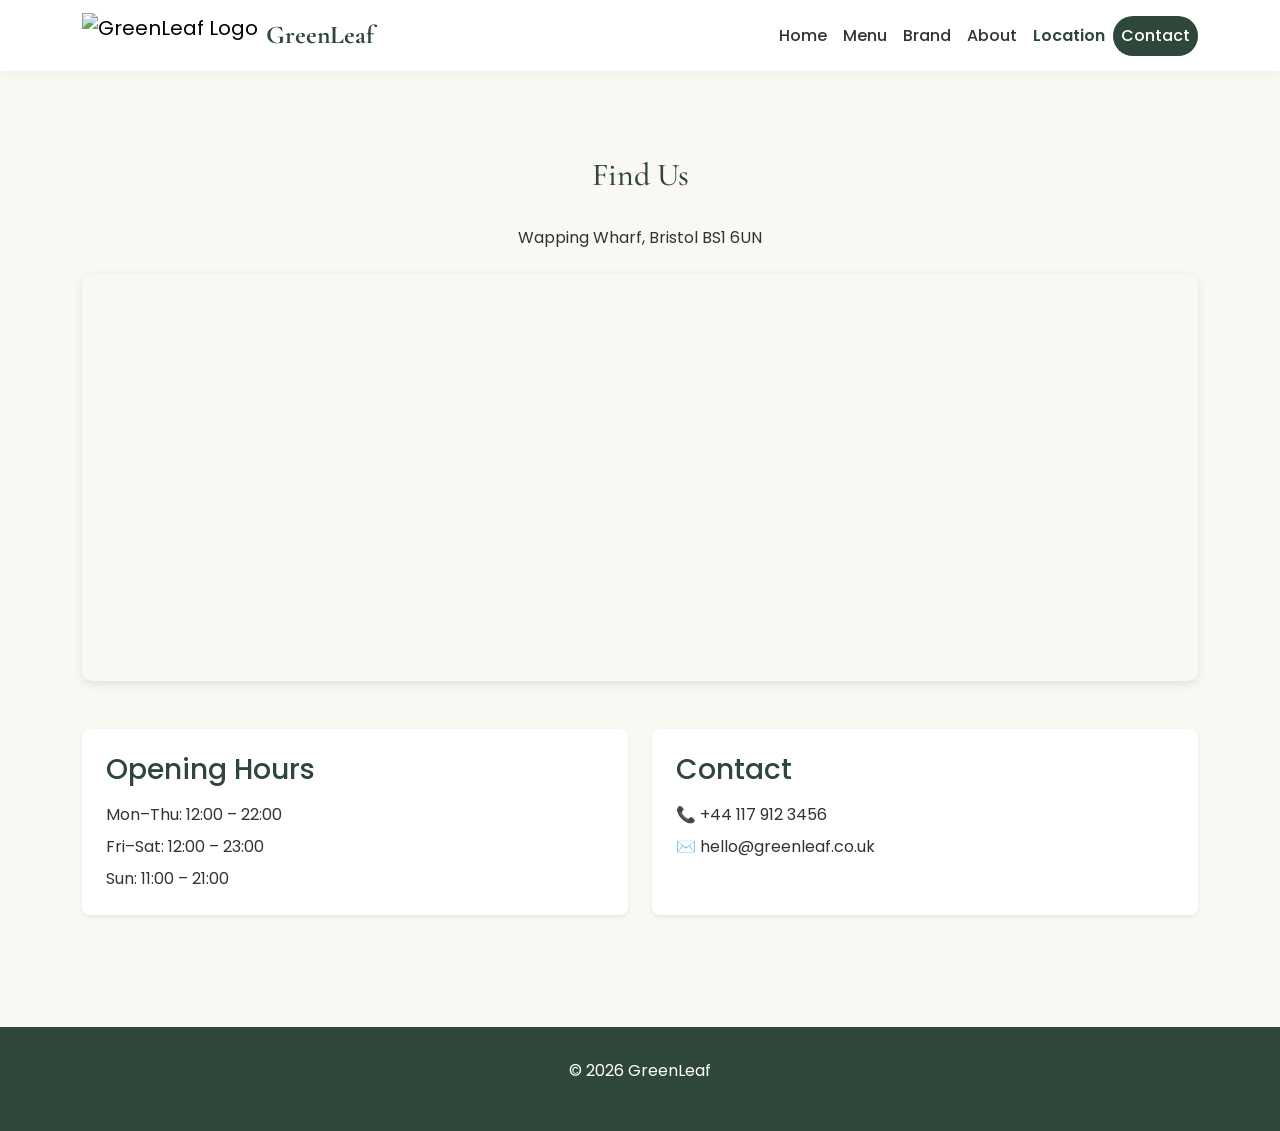
==== map.html @ 7ddce662 "Add files via upload" ====
<!DOCTYPE html>
<html lang="en">
<head>
  <meta charset="UTF-8">
  <meta name="viewport" content="width=device-width, initial-scale=1.0">
  <meta name="description" content="Find GreenLeaf at Wapping Wharf, Bristol. Opening hours and contact information for our plant-based restaurant.">
  <title>GreenLeaf | Location</title>

  <!-- BOOTSTRAP 5 CSS (Matches index.html) -->
  <link href="https://cdn.jsdelivr.net/npm/bootstrap@5.3.0/dist/css/bootstrap.min.css" rel="stylesheet">

  <!-- Google Fonts (Same as index.html) -->
  <link href="https://fonts.googleapis.com/css2?family=Poppins:wght@300;400;600&family=Cormorant+Garamond:wght@600;700&display=swap" rel="stylesheet">

  <!-- Your Custom CSS -->
  <link rel="stylesheet" href="style.css">
</head>
<body>

<!-- BOOTSTRAP NAVBAR (Identical to index.html - keeps consistency) -->
<nav class="navbar navbar-expand-lg fixed-top">
  <div class="container">
    <a class="navbar-brand d-flex align-items-center" href="./index.html">
      <img src="photos/logo/greenleaf_logo.png" alt="GreenLeaf Logo" height="45" class="me-2">
      <span class="logo-text">GreenLeaf</span>
    </a>
    <button class="navbar-toggler" type="button" data-bs-toggle="collapse" data-bs-target="#navbarNav" aria-label="Toggle navigation">
      <span class="navbar-toggler-icon"></span>
    </button>
    <div class="collapse navbar-collapse" id="navbarNav">
      <ul class="navbar-nav ms-auto">
        <li class="nav-item"><a class="nav-link" href="./index.html">Home</a></li>
        <li class="nav-item"><a class="nav-link" href="./index.html#recipes">Menu</a></li>
        <li class="nav-item"><a class="nav-link" href="./index.html#ads">Brand</a></li>
        <li class="nav-item"><a class="nav-link" href="./index.html#about">About</a></li>
        <li class="nav-item"><a class="nav-link active" href="map.html">Location</a></li>
        <li class="nav-item"><a class="nav-link btn-nav" href="./index.html#contact">Contact</a></li>
      </ul>
    </div>
  </div>
</nav>

<!-- LOCATION SECTION -->
<section class="section location-page">
  <div class="container">
    <h2 class="section-title">Find Us</h2>

    <p class="text-center mb-4">
      Wapping Wharf, Bristol BS1 6UN
    </p>

    <!-- Google Maps Embed -->
    <div class="map-box mb-5">
      <iframe 
        src="https://www.google.com/maps?q=Wapping+Wharf,+Bristol&output=embed"
        width="100%" 
        height="400"
        style="border:0; border-radius: 10px;" 
        allowfullscreen=""
        loading="lazy">
      </iframe>
    </div>

    <!-- Opening Hours & Contact - Using Bootstrap Grid -->
    <div class="row text-center text-md-start">
      
      <div class="col-md-6 mb-4 mb-md-0">
        <div class="p-4 bg-white rounded-3 shadow-sm h-100">
          <h3 class="mb-3" style="color: var(--green);">Opening Hours</h3>
          <p class="mb-2">Mon–Thu: 12:00 – 22:00</p>
          <p class="mb-2">Fri–Sat: 12:00 – 23:00</p>
          <p class="mb-0">Sun: 11:00 – 21:00</p>
        </div>
      </div>

      <div class="col-md-6">
        <div class="p-4 bg-white rounded-3 shadow-sm h-100">
          <h3 class="mb-3" style="color: var(--green);">Contact</h3>
          <p class="mb-2">📞 <a href="tel:+441179123456" class="text-decoration-none" style="color: var(--dark);">+44 117 912 3456</a></p>
          <p class="mb-0">✉️ <a href="mailto:hello@greenleaf.co.uk" class="text-decoration-none" style="color: var(--dark);">hello@greenleaf.co.uk</a></p>
        </div>
      </div>

    </div>
  </div>
</section>

<!-- FOOTER -->
<footer>
  <div class="container">
    <p>© 2026 GreenLeaf</p>
  </div>
</footer>

<!-- BOOTSTRAP 5 JS (Required for navbar toggle on mobile) -->
<script src="https://cdn.jsdelivr.net/npm/bootstrap@5.3.0/dist/js/bootstrap.bundle.min.js"></script>

<!-- Your Custom Script (Keeps fade-in animations) -->
<script src="script.js"></script>

</body>
</html>
---- style.css ----
* {
  margin: 0;
  padding: 0;
  box-sizing: border-box;
}

:root {
  --green: #2E473A;
  --light: #7BBF8C;
  --cream: #FAF8F3;
  --white: #ffffff;
  --dark: #333;
}

body {
  font-family: 'Poppins', sans-serif;
  background: var(--cream);
  color: var(--dark);
  padding-top: 76px;
}

/* ============================================ */
/* NAVBAR - Bootstrap Overrides */
/* ============================================ */

.navbar {
  background: var(--white);
  box-shadow: 0 2px 10px rgba(0,0,0,0.05);
  padding: 0.5rem 0;
}

.navbar-brand .logo-text {
  font-family: 'Cormorant Garamond', serif;
  font-size: 1.6rem;
  color: var(--green);
  font-weight: 700;
}

.navbar-nav .nav-link {
  font-family: 'Poppins', sans-serif;
  font-weight: 500;
  color: var(--dark);
  transition: color 0.3s ease;
}

.navbar-nav .nav-link:hover {
  color: var(--green);
}

.navbar-nav .nav-link.active {
  color: var(--green);
  font-weight: 600;
}

.btn-nav {
  background: var(--green);
  color: #fff !important;
  padding: 0.5rem 1rem;
  border-radius: 20px;
}

.btn-nav:hover {
  background: #1e3328;
  color: #fff !important;
}

/* ============================================ */
/* HERO SECTION */
/* ============================================ */

.hero {
  height: 85vh;
  display: flex;
  justify-content: center;
  align-items: center;
  text-align: center;
  background: linear-gradient(rgba(46, 71, 58, 0.7), rgba(46, 71, 58, 0.6)),
              url('photos/sonny-mauricio.jpg') center/cover no-repeat;
  color: #fff;
}

.hero h1 {
  font-size: 3rem;
  font-family: 'Cormorant Garamond', serif;
  margin-bottom: 1rem;
}

.hero p {
  font-size: 1.2rem;
  margin-bottom: 2rem;
}

.btn-primary {
  display: inline-block;
  padding: 0.8rem 2rem;
  background: #fff;
  color: var(--green);
  border-radius: 30px;
  text-decoration: none;
  font-weight: 600;
  transition: all 0.3s ease;
}

.btn-primary:hover {
  background: var(--green);
  color: #fff;
  transform: translateY(-3px);
}

/* ============================================ */
/* SECTIONS - Fade In Animation */
/* ============================================ */

.section {
  padding: 5rem 0;
  opacity: 0;
  transform: translateY(30px);
  transition: all 0.6s ease;
}

.section.show {
  opacity: 1;
  transform: translateY(0);
}

.section-title {
  text-align: center;
  margin-bottom: 2rem;
  font-size: 2rem;
  color: var(--green);
  font-family: 'Cormorant Garamond', serif;
}

/* ============================================ */
/* CARD STYLES (For Brand Campaign grid) */
/* ============================================ */

.grid {
  display: grid;
  grid-template-columns: repeat(auto-fit, minmax(260px, 1fr));
  gap: 2rem;
}

.card {
  background: #fff;
  border-radius: 10px;
  overflow: hidden;
  box-shadow: 0 3px 10px rgba(0,0,0,0.05);
  transition: transform 0.3s ease, box-shadow 0.3s ease;
  border: none;
}

.card:hover {
  transform: translateY(-5px);
  box-shadow: 0 8px 20px rgba(0,0,0,0.1);
}

.card img {
  width: 100%;
  height: 220px;
  object-fit: cover;
}

.card-content {
  padding: 1rem;
}

.card-content h3 {
  font-size: 1.2rem;
  margin-bottom: 0.5rem;
  color: var(--green);
}

.price {
  font-weight: bold;
  color: var(--green);
  font-size: 1.1rem;
  margin-bottom: 0.5rem;
}

.tags {
  font-size: 0.8rem;
  color: #666;
  margin-top: 0.5rem;
}

/* ============================================ */
/* SWIPERJS CUSTOM STYLES (For Menu Carousel) */
/* ============================================ */

.swiper {
  padding-bottom: 3rem !important;
}

.swiper-slide {
  height: auto !important;
}

.swiper-button-next,
.swiper-button-prev {
  color: var(--green) !important;
  background: rgba(255, 255, 255, 0.9);
  width: 40px !important;
  height: 40px !important;
  border-radius: 50%;
  box-shadow: 0 2px 5px rgba(0,0,0,0.1);
}

.swiper-button-next:after,
.swiper-button-prev:after {
  font-size: 18px !important;
  font-weight: bold;
}

.swiper-pagination-bullet {
  background: var(--green) !important;
  opacity: 0.5;
}

.swiper-pagination-bullet-active {
  background-color: var(--green) !important;
  opacity: 1;
}

/* Make cards inside Swiper look good */
.swiper-slide .card {
  height: 100%;
  display: flex;
  flex-direction: column;
}

.swiper-slide .card img {
  height: 200px;
  object-fit: cover;
}

/* ============================================ */
/* ALLERGY LEGEND */
/* ============================================ */

.allergy-legend {
  text-align: center;
  margin-bottom: 2rem;
  padding: 0.5rem;
  background: #e8f0e6;
  border-radius: 30px;
  display: inline-block;
  width: auto;
  margin-left: auto;
  margin-right: auto;
}

/* ============================================ */
/* BRAND AD SECTION */
/* ============================================ */

.brand-ad {
  background: #fff;
}

.brand-text {
  max-width: 750px;
  margin: 0 auto 2rem;
  text-align: center;
  font-size: 15px;
  line-height: 1.7;
  color: #555;
}

.brand-text strong {
  color: var(--green);
}

/* ============================================ */
/* ABOUT SECTION */
/* ============================================ */

.about-grid {
  display: grid;
  grid-template-columns: 1fr 1fr;
  gap: 2rem;
  align-items: center;
}

.about img {
  width: 100%;
  border-radius: 10px;
}

/* ============================================ */
/* CONTACT / NEWSLETTER */
/* ============================================ */

.newsletter {
  display: flex;
  justify-content: center;
  gap: 1rem;
}

.newsletter input {
  padding: 0.7rem;
  width: 250px;
  border: 1px solid #ccc;
  border-radius: 5px;
}

.newsletter button {
  padding: 0.7rem 1.5rem;
  background: var(--green);
  color: #fff;
  border: none;
  border-radius: 5px;
  cursor: pointer;
  transition: background 0.3s ease;
}

.newsletter button:hover {
  background: #1e3328;
}

/* ============================================ */
/* MAP PAGE STYLES */
/* ============================================ */

.map-box {
  border-radius: 10px;
  overflow: hidden;
  box-shadow: 0 3px 10px rgba(0,0,0,0.1);
}

.location-page .bg-white {
  background: var(--white);
}

.location-page .shadow-sm {
  box-shadow: 0 3px 10px rgba(0,0,0,0.05);
}

/* ============================================ */
/* FOOTER */
/* ============================================ */

footer {
  background: var(--green);
  color: #fff;
  text-align: center;
  padding: 2rem 0;
  margin-top: 2rem;
}

/* ============================================ */
/* RESPONSIVE DESIGN */
/* ============================================ */

@media (max-width: 768px) {
  .hero h1 {
    font-size: 2rem;
  }
  
  .hero p {
    font-size: 1rem;
  }
  
  .section {
    padding: 3rem 0;
  }
  
  .section-title {
    font-size: 1.8rem;
  }
  
  .about-grid {
    grid-template-columns: 1fr;
    text-align: center;
  }
  
  .newsletter {
    flex-direction: column;
    align-items: center;
  }
  
  .newsletter input {
    width: 100%;
    max-width: 300px;
  }
  
  .swiper-button-next,
  .swiper-button-prev {
    display: none !important;
  }
  
  body {
    padding-top: 65px;
  }
}

@media (max-width: 480px) {
  .hero {
    height: 70vh;
  }
  
  .hero h1 {
    font-size: 1.5rem;
  }
  
  .grid {
    gap: 1rem;
  }
}
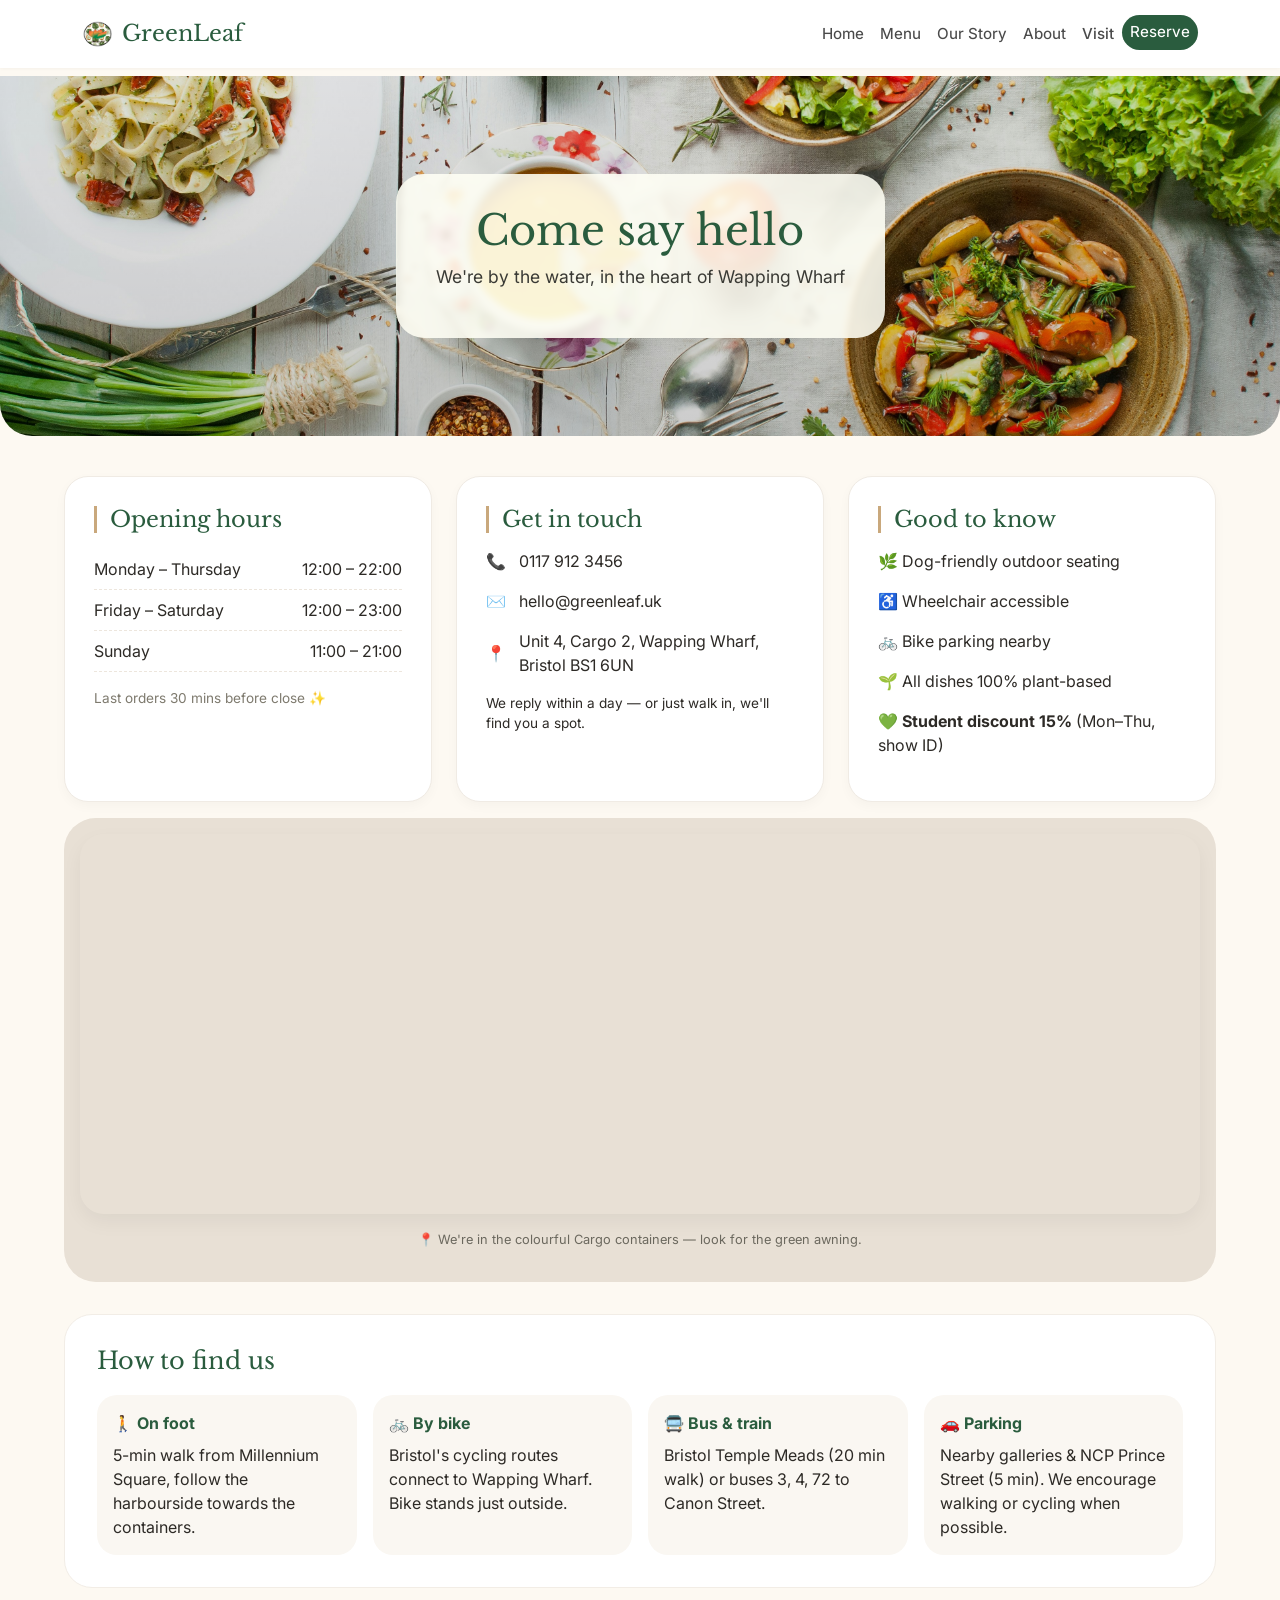
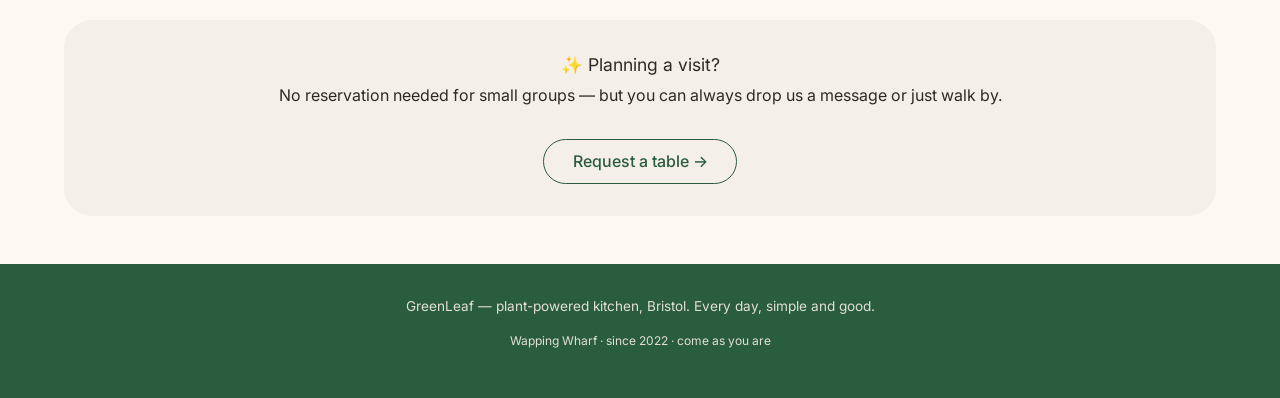
==== commit ce6d127b: "Update map.html" ====
--- a/map.html
+++ b/map.html
@@ -2,101 +2,454 @@
 <html lang="en">
 <head>
   <meta charset="UTF-8">
-  <meta name="viewport" content="width=device-width, initial-scale=1.0">
-  <meta name="description" content="Find GreenLeaf at Wapping Wharf, Bristol. Opening hours and contact information for our plant-based restaurant.">
-  <title>GreenLeaf | Location</title>
-
-  <!-- BOOTSTRAP 5 CSS (Matches index.html) -->
+  <meta name="viewport" content="width=device-width, initial-scale=1.0, viewport-fit=cover">
+  <meta name="description" content="Visit GreenLeaf at Wapping Wharf, Bristol — plant-powered kitchen by the harbour. Find our location, opening hours, and how to get here.">
+  <title>GreenLeaf | Find Us — Harbour Location & Hours</title>
+
+  <!-- Bootstrap 5 CSS Framework (required by brief) -->
   <link href="https://cdn.jsdelivr.net/npm/bootstrap@5.3.0/dist/css/bootstrap.min.css" rel="stylesheet">
 
-  <!-- Google Fonts (Same as index.html) -->
-  <link href="https://fonts.googleapis.com/css2?family=Poppins:wght@300;400;600&family=Cormorant+Garamond:wght@600;700&display=swap" rel="stylesheet">
-
-  <!-- Your Custom CSS -->
-  <link rel="stylesheet" href="style.css">
+  <link href="https://fonts.googleapis.com/css2?family=Inter:opsz,wght@14..32,300;14..32,400;14..32,500;14..32,600&family=Libre+Baskerville:ital,wght@0,400;0,700;1,400&display=swap" rel="stylesheet">
+  
+  <style>
+    :root {
+      --forest: #2A5C3E;
+      --moss: #4A7C59;
+      --cream: #FDF9F2;
+      --sand: #E8E0D5;
+      --warm-gray: #4A4A4A;
+      --soft-black: #2D2A26;
+      --gold-soft: #C9A87C;
+    }
+
+    * {
+      margin: 0;
+      padding: 0;
+      box-sizing: border-box;
+    }
+
+    body {
+      font-family: 'Inter', sans-serif;
+      background-color: var(--cream);
+      color: var(--soft-black);
+      line-height: 1.5;
+      padding-top: 76px;
+    }
+
+    h1, h2, h3, .logo-text {
+      font-family: 'Libre Baskerville', serif;
+      font-weight: 400;
+    }
+
+    .container-custom {
+      width: 90%;
+      max-width: 1200px;
+      margin: 0 auto;
+    }
+
+    /* Navbar */
+    .navbar {
+      background: white;
+      box-shadow: 0 1px 3px rgba(0,0,0,0.03);
+      padding: 0.5rem 0;
+    }
+
+    .navbar-brand {
+      display: flex;
+      align-items: center;
+      gap: 10px;
+    }
+
+    .navbar-brand img {
+      height: 42px;
+      width: auto;
+    }
+
+    .logo-text {
+      font-size: 1.4rem;
+      color: var(--forest);
+    }
+
+    .nav-link {
+      color: var(--warm-gray) !important;
+      font-weight: 450;
+      font-size: 0.95rem;
+    }
+
+    .nav-link:hover {
+      color: var(--forest) !important;
+    }
+
+    .btn-nav {
+      background: var(--forest);
+      color: white !important;
+      padding: 0.4rem 1.2rem;
+      border-radius: 30px;
+    }
+
+    .btn-nav:hover {
+      background: #1e4630;
+      color: white !important;
+    }
+
+    /* Location Hero */
+    .location-hero {
+      background: linear-gradient(0deg, rgba(0,0,0,0.2), rgba(0,0,0,0.1)), url('photos/sonny-mauricio.jpg') center/cover no-repeat;
+      min-height: 40vh;
+      display: flex;
+      align-items: center;
+      justify-content: center;
+      text-align: center;
+      border-radius: 0 0 32px 32px;
+      margin-bottom: 2.5rem;
+    }
+
+    .location-hero-content {
+      background: rgba(255, 255, 245, 0.88);
+      padding: 2rem 2.5rem;
+      border-radius: 28px;
+      backdrop-filter: blur(3px);
+    }
+
+    .location-hero h1 {
+      font-size: 2.6rem;
+      color: var(--forest);
+      margin-bottom: 0.5rem;
+    }
+
+    .location-hero p {
+      font-size: 1.1rem;
+      color: #3a3a35;
+    }
+
+    /* Info Cards */
+    .info-card {
+      background: white;
+      border-radius: 24px;
+      padding: 1.8rem;
+      box-shadow: 0 4px 12px rgba(0, 0, 0, 0.03);
+      border: 1px solid #f0ebe4;
+      transition: transform 0.2s;
+      height: 100%;
+    }
+
+    .info-card:hover {
+      transform: translateY(-4px);
+    }
+
+    .info-card h3 {
+      font-size: 1.4rem;
+      color: var(--forest);
+      margin-bottom: 1rem;
+      border-left: 3px solid var(--gold-soft);
+      padding-left: 0.8rem;
+    }
+
+    .hours-list {
+      list-style: none;
+      padding: 0;
+    }
+
+    .hours-list li {
+      display: flex;
+      justify-content: space-between;
+      padding: 0.5rem 0;
+      border-bottom: 1px dashed #ede6dd;
+    }
+
+    .contact-line {
+      display: flex;
+      align-items: center;
+      gap: 0.8rem;
+      margin: 1rem 0;
+      font-size: 1rem;
+    }
+
+    /* Map Container */
+    .map-container {
+      background: var(--sand);
+      border-radius: 32px;
+      padding: 1rem;
+      margin: 1rem 0 2rem;
+    }
+
+    .map-box {
+      border-radius: 24px;
+      overflow: hidden;
+      box-shadow: 0 8px 20px rgba(0, 0, 0, 0.05);
+    }
+
+    .map-box iframe {
+      width: 100%;
+      height: 380px;
+      display: block;
+    }
+
+    /* Getting Here */
+    .getting-here {
+      background: white;
+      border-radius: 28px;
+      padding: 2rem;
+      margin: 2rem 0;
+      border: 1px solid #f2ede6;
+    }
+
+    .getting-here h3 {
+      font-size: 1.5rem;
+      color: var(--forest);
+      margin-bottom: 1.2rem;
+      font-weight: 400;
+    }
+
+    .transport-item {
+      background: #faf7f2;
+      padding: 1rem;
+      border-radius: 20px;
+      height: 100%;
+    }
+
+    .transport-item strong {
+      display: block;
+      color: var(--forest);
+      margin-bottom: 0.5rem;
+      font-size: 1rem;
+    }
+
+    /* CTA */
+    .cta-note {
+      text-align: center;
+      background: #F4F0E9;
+      padding: 2rem;
+      border-radius: 28px;
+      margin: 2rem 0;
+    }
+
+    .btn-outline {
+      background: transparent;
+      border: 1.5px solid var(--forest);
+      color: var(--forest);
+      padding: 0.6rem 1.8rem;
+      border-radius: 40px;
+      text-decoration: none;
+      font-weight: 500;
+      display: inline-block;
+      margin-top: 1rem;
+      transition: all 0.2s;
+    }
+
+    .btn-outline:hover {
+      background: var(--forest);
+      color: white;
+    }
+
+    /* Footer */
+    footer {
+      background: var(--forest);
+      color: #e2dfd7;
+      text-align: center;
+      padding: 2rem 0;
+      margin-top: 3rem;
+      font-size: 0.85rem;
+    }
+
+    /* Responsive */
+    @media (max-width: 768px) {
+      body {
+        padding-top: 70px;
+      }
+      .location-hero h1 {
+        font-size: 1.8rem;
+      }
+      .location-hero-content {
+        padding: 1.2rem;
+      }
+      .map-box iframe {
+        height: 280px;
+      }
+    }
+
+    /* Scroll reveal */
+    .section {
+      opacity: 0;
+      transform: translateY(18px);
+      transition: opacity 0.5s ease, transform 0.5s ease;
+    }
+    .section.show {
+      opacity: 1;
+      transform: translateY(0);
+    }
+  </style>
 </head>
 <body>
 
-<!-- BOOTSTRAP NAVBAR (Identical to index.html - keeps consistency) -->
+<!-- NAVBAR using Bootstrap classes -->
 <nav class="navbar navbar-expand-lg fixed-top">
   <div class="container">
-    <a class="navbar-brand d-flex align-items-center" href="./index.html">
-      <img src="photos/logo/greenleaf_logo.png" alt="GreenLeaf Logo" height="45" class="me-2">
+    <a class="navbar-brand" href="index.html">
+      <img src="photos/logo/greenleaf_logo.png" alt="GreenLeaf Logo" onerror="this.src='https://placehold.co/50x50?text=GL'">
       <span class="logo-text">GreenLeaf</span>
     </a>
-    <button class="navbar-toggler" type="button" data-bs-toggle="collapse" data-bs-target="#navbarNav" aria-label="Toggle navigation">
+    <button class="navbar-toggler" type="button" data-bs-toggle="collapse" data-bs-target="#navbarNav">
       <span class="navbar-toggler-icon"></span>
     </button>
     <div class="collapse navbar-collapse" id="navbarNav">
       <ul class="navbar-nav ms-auto">
-        <li class="nav-item"><a class="nav-link" href="./index.html">Home</a></li>
-        <li class="nav-item"><a class="nav-link" href="./index.html#recipes">Menu</a></li>
-        <li class="nav-item"><a class="nav-link" href="./index.html#ads">Brand</a></li>
-        <li class="nav-item"><a class="nav-link" href="./index.html#about">About</a></li>
-        <li class="nav-item"><a class="nav-link active" href="map.html">Location</a></li>
-        <li class="nav-item"><a class="nav-link btn-nav" href="./index.html#contact">Contact</a></li>
+        <li class="nav-item"><a class="nav-link" href="index.html">Home</a></li>
+        <li class="nav-item"><a class="nav-link" href="index.html#recipes">Menu</a></li>
+        <li class="nav-item"><a class="nav-link" href="index.html#story">Our Story</a></li>
+        <li class="nav-item"><a class="nav-link" href="index.html#about">About</a></li>
+        <li class="nav-item"><a class="nav-link" href="map.html" style="color: var(--forest); font-weight: 500;">Visit</a></li>
+        <li class="nav-item"><a class="nav-link btn-nav" href="index.html#contact">Reserve</a></li>
       </ul>
     </div>
   </div>
 </nav>
 
-<!-- LOCATION SECTION -->
-<section class="section location-page">
-  <div class="container">
-    <h2 class="section-title">Find Us</h2>
-
-    <p class="text-center mb-4">
-      Wapping Wharf, Bristol BS1 6UN
-    </p>
-
-    <!-- Google Maps Embed -->
-    <div class="map-box mb-5">
-      <iframe 
-        src="https://www.google.com/maps?q=Wapping+Wharf,+Bristol&output=embed"
-        width="100%" 
-        height="400"
-        style="border:0; border-radius: 10px;" 
-        allowfullscreen=""
-        loading="lazy">
-      </iframe>
-    </div>
-
-    <!-- Opening Hours & Contact - Using Bootstrap Grid -->
-    <div class="row text-center text-md-start">
-      
-      <div class="col-md-6 mb-4 mb-md-0">
-        <div class="p-4 bg-white rounded-3 shadow-sm h-100">
-          <h3 class="mb-3" style="color: var(--green);">Opening Hours</h3>
-          <p class="mb-2">Mon–Thu: 12:00 – 22:00</p>
-          <p class="mb-2">Fri–Sat: 12:00 – 23:00</p>
-          <p class="mb-0">Sun: 11:00 – 21:00</p>
+<main>
+  <!-- Hero -->
+  <div class="location-hero">
+    <div class="location-hero-content">
+      <h1>Come say hello</h1>
+      <p>We're by the water, in the heart of Wapping Wharf</p>
+    </div>
+  </div>
+
+  <div class="container-custom">
+    <!-- Info Cards using Bootstrap grid -->
+    <div class="row g-4 section" id="info-section">
+      <div class="col-md-6 col-lg-4">
+        <div class="info-card">
+          <h3>Opening hours</h3>
+          <ul class="hours-list">
+            <li><span>Monday – Thursday</span> <span>12:00 – 22:00</span></li>
+            <li><span>Friday – Saturday</span> <span>12:00 – 23:00</span></li>
+            <li><span>Sunday</span> <span>11:00 – 21:00</span></li>
+          </ul>
+          <p style="margin-top: 1rem; font-size: 0.85rem; color: #7e7a6e;">Last orders 30 mins before close ✨</p>
         </div>
       </div>
 
-      <div class="col-md-6">
-        <div class="p-4 bg-white rounded-3 shadow-sm h-100">
-          <h3 class="mb-3" style="color: var(--green);">Contact</h3>
-          <p class="mb-2">📞 <a href="tel:+441179123456" class="text-decoration-none" style="color: var(--dark);">+44 117 912 3456</a></p>
-          <p class="mb-0">✉️ <a href="mailto:hello@greenleaf.co.uk" class="text-decoration-none" style="color: var(--dark);">hello@greenleaf.co.uk</a></p>
+      <div class="col-md-6 col-lg-4">
+        <div class="info-card">
+          <h3>Get in touch</h3>
+          <div class="contact-line">📞 <span>0117 912 3456</span></div>
+          <div class="contact-line">✉️ <span>hello@greenleaf.uk</span></div>
+          <div class="contact-line">📍 <span>Unit 4, Cargo 2, Wapping Wharf, Bristol BS1 6UN</span></div>
+          <p style="margin-top: 1rem; font-size: 0.85rem;">We reply within a day — or just walk in, we'll find you a spot.</p>
         </div>
       </div>
 
+      <div class="col-md-6 col-lg-4">
+        <div class="info-card">
+          <h3>Good to know</h3>
+          <p>🌿 Dog-friendly outdoor seating</p>
+          <p>♿ Wheelchair accessible</p>
+          <p>🚲 Bike parking nearby</p>
+          <p>🌱 All dishes 100% plant-based</p>
+          <p style="margin-top: 0.8rem;">💚 <strong>Student discount 15%</strong> (Mon–Thu, show ID)</p>
+        </div>
+      </div>
+    </div>
+
+    <!-- Map -->
+    <div class="section map-container">
+      <div class="map-box">
+        <iframe 
+          src="https://www.google.com/maps?q=Wapping+Wharf,+Bristol&output=embed"
+          width="100%" 
+          height="380"
+          style="border:0;" 
+          allowfullscreen=""
+          loading="lazy">
+        </iframe>
+      </div>
+      <p style="text-align: center; margin-top: 1rem; font-size: 0.8rem; color: #6b685e;">📍 We're in the colourful Cargo containers — look for the green awning.</p>
+    </div>
+
+    <!-- Getting Here -->
+    <div class="getting-here section">
+      <h3>How to find us</h3>
+      <div class="row g-3">
+        <div class="col-md-6 col-lg-3">
+          <div class="transport-item">
+            <strong>🚶 On foot</strong>
+            <span>5-min walk from Millennium Square, follow the harbourside towards the containers.</span>
+          </div>
+        </div>
+        <div class="col-md-6 col-lg-3">
+          <div class="transport-item">
+            <strong>🚲 By bike</strong>
+            <span>Bristol's cycling routes connect to Wapping Wharf. Bike stands just outside.</span>
+          </div>
+        </div>
+        <div class="col-md-6 col-lg-3">
+          <div class="transport-item">
+            <strong>🚍 Bus & train</strong>
+            <span>Bristol Temple Meads (20 min walk) or buses 3, 4, 72 to Canon Street.</span>
+          </div>
+        </div>
+        <div class="col-md-6 col-lg-3">
+          <div class="transport-item">
+            <strong>🚗 Parking</strong>
+            <span>Nearby galleries & NCP Prince Street (5 min). We encourage walking or cycling when possible.</span>
+          </div>
+        </div>
+      </div>
+    </div>
+
+    <!-- CTA -->
+    <div class="cta-note section">
+      <p style="font-size: 1.1rem; margin-bottom: 0.3rem;">✨ Planning a visit?</p>
+      <p>No reservation needed for small groups — but you can always drop us a message or just walk by.</p>
+      <a href="index.html#contact" class="btn-outline">Request a table →</a>
     </div>
   </div>
-</section>
-
-<!-- FOOTER -->
+</main>
+
 <footer>
   <div class="container">
-    <p>© 2026 GreenLeaf</p>
+    <p>GreenLeaf — plant-powered kitchen, Bristol. Every day, simple and good.</p>
+    <p style="margin-top: 0.5rem; font-size: 0.75rem;">Wapping Wharf · since 2022 · come as you are</p>
   </div>
 </footer>
 
-<!-- BOOTSTRAP 5 JS (Required for navbar toggle on mobile) -->
+<!-- jQuery (required JavaScript framework) -->
+<script src="https://code.jquery.com/jquery-3.7.1.min.js"></script>
+
+<!-- Bootstrap JS -->
 <script src="https://cdn.jsdelivr.net/npm/bootstrap@5.3.0/dist/js/bootstrap.bundle.min.js"></script>
 
-<!-- Your Custom Script (Keeps fade-in animations) -->
-<script src="script.js"></script>
-
+<!-- Custom JavaScript with jQuery -->
+<script>
+  // jQuery hover effect on info cards (demonstrates jQuery framework usage)
+  $(document).ready(function() {
+    $('.info-card').hover(
+      function() { $(this).css('transform', 'translateY(-4px)'); },
+      function() { $(this).css('transform', 'translateY(0)'); }
+    );
+    
+    $('.transport-item').hover(
+      function() { $(this).css('transform', 'translateY(-3px)'); },
+      function() { $(this).css('transform', 'translateY(0)'); }
+    );
+  });
+
+  // Scroll reveal animation (vanilla JS for Intersection Observer)
+  const sections = document.querySelectorAll('.section');
+  const observer = new IntersectionObserver((entries) => {
+    entries.forEach(entry => {
+      if (entry.isIntersecting) entry.target.classList.add('show');
+    });
+  }, { threshold: 0.1, rootMargin: "0px 0px -10px 0px" });
+  
+  sections.forEach(section => observer.observe(section));
+  
+  window.addEventListener('load', () => {
+    sections.forEach(section => {
+      const rect = section.getBoundingClientRect();
+      if (rect.top < window.innerHeight - 60) section.classList.add('show');
+    });
+  });
+</script>
 </body>
-</html>+</html>
